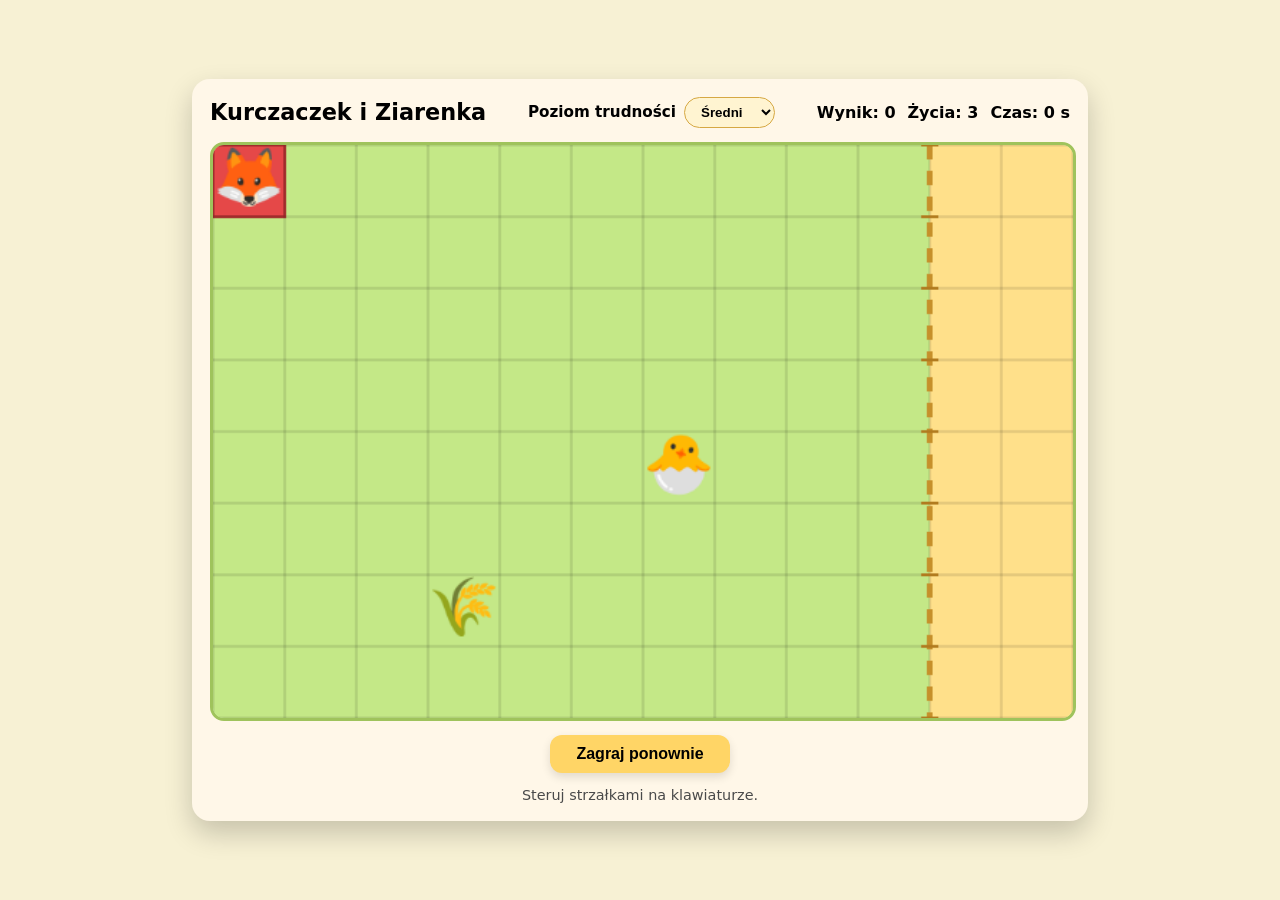
==== czyt_AI_ka/czyt_AI_ka/wwwroot/games/kurczaczek.html @ a972024a "Add configurable den and coop images" ====
<!doctype html>
<html lang="pl">
<head>
    <meta charset="utf-8" />
    <meta name="viewport" content="width=device-width, initial-scale=1" />
    <title>Kurczaczek i Ziarenka</title>
    <style>
        :root {
            color-scheme: light;
            font-family: "Segoe UI", system-ui, sans-serif;
        }

        body {
            margin: 0;
            background: #f7f1d4;
            display: flex;
            align-items: center;
            justify-content: center;
            min-height: 100vh;
        }

        .game-shell {
            width: min(860px, 96vw);
            background: #fff7e8;
            border-radius: 18px;
            box-shadow: 0 12px 28px rgba(0, 0, 0, 0.2);
            padding: 18px;
            display: grid;
            gap: 14px;
        }

        header {
            display: flex;
            flex-wrap: wrap;
            align-items: center;
            justify-content: space-between;
            gap: 12px;
        }

        header h1 {
            font-size: 1.4rem;
            margin: 0;
        }

        .stats {
            display: flex;
            gap: 12px;
            font-weight: 600;
            flex-wrap: wrap;
        }

        .difficulty {
            display: flex;
            align-items: center;
            gap: 8px;
            font-size: 0.95rem;
            font-weight: 600;
        }

        .difficulty select {
            border-radius: 999px;
            border: 1px solid #d6a843;
            padding: 6px 12px;
            background: #fff4d1;
            font-weight: 600;
            cursor: pointer;
        }

        canvas {
            width: 100%;
            height: auto;
            background: #d3f1a6;
            border-radius: 14px;
            border: 3px solid #9fc35c;
        }

        .restart-btn {
            border: none;
            border-radius: 12px;
            padding: 10px;
            background: #ffd566;
            font-size: 1rem;
            font-weight: 600;
            cursor: pointer;
            box-shadow: 0 4px 10px rgba(0, 0, 0, 0.12);
        }

        .restart-btn:active {
            transform: translateY(1px);
        }

        .restart-btn:focus-visible {
            outline: 2px solid #d6a843;
            outline-offset: 2px;
        }

        .restart-btn {
            justify-self: center;
            min-width: 180px;
        }

        .hint {
            font-size: 0.9rem;
            color: #4a4a4a;
            text-align: center;
        }

        .overlay {
            position: fixed;
            inset: 0;
            background: rgba(30, 25, 10, 0.55);
            display: flex;
            align-items: center;
            justify-content: center;
            padding: 20px;
            opacity: 0;
            pointer-events: none;
            transition: opacity 0.2s ease;
            z-index: 10;
        }

        .overlay.visible {
            opacity: 1;
            pointer-events: auto;
        }

        .overlay-card {
            background: #fff7e8;
            border-radius: 18px;
            padding: 24px;
            text-align: center;
            box-shadow: 0 16px 40px rgba(0, 0, 0, 0.3);
            max-width: 420px;
        }

        .overlay-card h2 {
            margin-top: 0;
            margin-bottom: 8px;
            font-size: 1.5rem;
        }

        .overlay-card p {
            margin: 0 0 16px;
            color: #4a4a4a;
        }

        .overlay-card button {
            min-width: 200px;
        }
    </style>
</head>
<body>
    <div class="game-shell">
        <header>
            <h1>Kurczaczek i Ziarenka</h1>
            <label class="difficulty" for="difficulty">
                Poziom trudności
                <select id="difficulty">
                    <option value="easy">Łatwy</option>
                    <option value="medium" selected>Średni</option>
                    <option value="hard">Trudny</option>
                </select>
            </label>
            <div class="stats">
                <span id="score">Wynik: 0</span>
                <span id="lives">Życia: 3</span>
                <span id="time">Czas: 0 s</span>
            </div>
        </header>

        <canvas id="gameCanvas" width="600" height="400" aria-label="Plansza gry"></canvas>

        <button class="restart-btn" type="button" id="restart">Zagraj ponownie</button>
        <div class="hint">Steruj strzałkami na klawiaturze.</div>
    </div>

    <div class="overlay" id="winOverlay" aria-live="polite">
        <div class="overlay-card">
            <h2>Wygrana!</h2>
            <p>Kurczaczek zebrał wszystkie ziarenka. Świetna robota!</p>
            <button class="restart-btn" type="button" id="playAgain">Zagraj ponownie</button>
        </div>
    </div>

    <script>
        const canvas = document.getElementById("gameCanvas");
        const ctx = canvas.getContext("2d");
        const scoreEl = document.getElementById("score");
        const livesEl = document.getElementById("lives");
        const timeEl = document.getElementById("time");
        const restartBtn = document.getElementById("restart");
        const difficultySelect = document.getElementById("difficulty");
        const winOverlay = document.getElementById("winOverlay");
        const playAgainBtn = document.getElementById("playAgain");
        const gridSize = 10;
        const cols = 12;
        const rows = 8;
        const tileSize = canvas.width / cols;
        canvas.height = rows * tileSize;
        const safeZoneColumns = 2;
        const safeZoneStart = cols - safeZoneColumns;
        // Wstaw ścieżki do obrazków PNG (np. "images/games/fox-den.png").
        const foxDenImageSrc = "";
        const coopImageSrc = "";
        const foxDenImage = new Image();
        const coopImage = new Image();
        const difficultyConfig = {
            easy: {
                label: "Łatwy",
                foxSpawnIntervalMs: 30000,
                grainsToWin: 30
            },
            medium: {
                label: "Średni",
                foxSpawnIntervalMs: 20000,
                grainsToWin: 60
            },
            hard: {
                label: "Trudny",
                foxSpawnIntervalMs: 10000,
                grainsToWin: 120
            }
        };
        const difficultySettings = {
            foxSpeedMs: 650,
            foxSpawnIntervalMs: difficultyConfig.medium.foxSpawnIntervalMs,
            foxActiveDurationMs: 10000,
            grainsToWin: difficultyConfig.medium.grainsToWin
        };
        const foxDen = { x: 0, y: 0 };
        const coopZone = { x: safeZoneStart, y: 0, width: safeZoneColumns, height: 2 };

        let chick = { x: 0, y: 0 };
        let grain = { x: 0, y: 0 };
        let fox = { x: 0, y: 0, active: false };
        let score = 0;
        let lives = 3;
        let timeElapsed = 0;
        let isWin = false;
        let timerId;
        let foxSpawnId;
        let foxMoveId;
        let foxLifetimeId;

        if (foxDenImageSrc) {
            foxDenImage.src = foxDenImageSrc;
            foxDenImage.onload = () => drawScene();
        }

        if (coopImageSrc) {
            coopImage.src = coopImageSrc;
            coopImage.onload = () => drawScene();
        }

        function placeGrain() {
            let newX;
            let newY;
            do {
                newX = Math.floor(Math.random() * cols);
                newY = Math.floor(Math.random() * rows);
            } while (
                (newX === chick.x && newY === chick.y) ||
                newX >= safeZoneStart
            );
            grain = { x: newX, y: newY };
        }

        function resetGame() {
            chick = { x: Math.floor(cols / 2), y: Math.floor(rows / 2) };
            score = 0;
            lives = 3;
            timeElapsed = 0;
            isWin = false;
            stopFox();
            placeGrain();
            updateStats();
            hideWinOverlay();
            drawScene();
            clearInterval(timerId);
            timerId = setInterval(() => {
                timeElapsed += 1;
                updateStats();
            }, 1000);
            clearInterval(foxSpawnId);
            foxSpawnId = setInterval(spawnFox, difficultySettings.foxSpawnIntervalMs);
        }

        function updateStats() {
            scoreEl.textContent = `Wynik: ${score}`;
            livesEl.textContent = `Życia: ${lives}`;
            timeEl.textContent = `Czas: ${timeElapsed} s`;
        }

        function drawScene() {
            ctx.clearRect(0, 0, canvas.width, canvas.height);

            ctx.fillStyle = "#c4e887";
            ctx.fillRect(0, 0, canvas.width, canvas.height);

            const safeZoneX = safeZoneStart * tileSize;
            ctx.fillStyle = "#ffe08a";
            ctx.fillRect(safeZoneX, 0, safeZoneColumns * tileSize, canvas.height);

            ctx.fillStyle = "#e54848";
            ctx.fillRect(foxDen.x * tileSize, foxDen.y * tileSize, tileSize, tileSize);
            ctx.strokeStyle = "#b33131";
            ctx.lineWidth = 2;
            ctx.strokeRect(foxDen.x * tileSize, foxDen.y * tileSize, tileSize, tileSize);
            if (foxDenImageSrc && foxDenImage.complete) {
                ctx.drawImage(
                    foxDenImage,
                    foxDen.x * tileSize,
                    foxDen.y * tileSize,
                    tileSize,
                    tileSize
                );
            }

            ctx.strokeStyle = "rgba(0,0,0,0.1)";
            for (let x = 0; x <= cols; x += 1) {
                ctx.beginPath();
                ctx.moveTo(x * tileSize, 0);
                ctx.lineTo(x * tileSize, canvas.height);
                ctx.stroke();
            }
            for (let y = 0; y <= rows; y += 1) {
                ctx.beginPath();
                ctx.moveTo(0, y * tileSize);
                ctx.lineTo(canvas.width, y * tileSize);
                ctx.stroke();
            }

            ctx.save();
            ctx.strokeStyle = "#c6902b";
            ctx.lineWidth = 4;
            ctx.setLineDash([10, 8]);
            ctx.beginPath();
            ctx.moveTo(safeZoneX, 0);
            ctx.lineTo(safeZoneX, canvas.height);
            ctx.stroke();
            ctx.setLineDash([]);
            ctx.lineWidth = 2;
            ctx.strokeStyle = "#b17b1f";
            for (let y = 0; y <= rows; y += 1) {
                const yPos = y * tileSize;
                ctx.beginPath();
                ctx.moveTo(safeZoneX - 6, yPos);
                ctx.lineTo(safeZoneX + 6, yPos);
                ctx.stroke();
            }
            ctx.restore();

            if (coopImageSrc && coopImage.complete) {
                ctx.drawImage(
                    coopImage,
                    coopZone.x * tileSize,
                    coopZone.y * tileSize,
                    coopZone.width * tileSize,
                    coopZone.height * tileSize
                );
            }

            ctx.font = `${tileSize * 0.8}px "Segoe UI Emoji"`;
            ctx.textAlign = "center";
            ctx.textBaseline = "middle";
            ctx.fillText("🐣", (chick.x + 0.5) * tileSize, (chick.y + 0.5) * tileSize);
            ctx.fillText("🌾", (grain.x + 0.5) * tileSize, (grain.y + 0.5) * tileSize);
            if (fox.active || (fox.x === foxDen.x && fox.y === foxDen.y)) {
                ctx.fillText("🦊", (fox.x + 0.5) * tileSize, (fox.y + 0.5) * tileSize);
            }
        }

        function moveChick(dx, dy) {
            if (isWin) {
                return;
            }
            const newX = Math.min(cols - 1, Math.max(0, chick.x + dx));
            const newY = Math.min(rows - 1, Math.max(0, chick.y + dy));
            chick = { x: newX, y: newY };

            if (chick.x === grain.x && chick.y === grain.y) {
                score += 1;
                placeGrain();
                updateStats();
                if (score >= difficultySettings.grainsToWin) {
                    winGame();
                    return;
                }
            }
            if (fox.active && chick.x === fox.x && chick.y === fox.y) {
                handleFoxCatch();
            }
            drawScene();
        }

        function isSafeZoneColumn(x) {
            return x >= safeZoneStart;
        }

        function spawnFox() {
            if (fox.active || isWin) {
                return;
            }
            fox = { x: foxDen.x, y: foxDen.y, active: true };
            drawScene();
            clearInterval(foxMoveId);
            foxMoveId = setInterval(moveFox, difficultySettings.foxSpeedMs);
            clearTimeout(foxLifetimeId);
            foxLifetimeId = setTimeout(() => {
                despawnFox();
            }, difficultySettings.foxActiveDurationMs);
        }

        function despawnFox() {
            fox = { x: foxDen.x, y: foxDen.y, active: false };
            clearInterval(foxMoveId);
            clearTimeout(foxLifetimeId);
            drawScene();
        }

        function stopFox() {
            despawnFox();
            clearInterval(foxSpawnId);
        }

        function handleFoxCatch() {
            lives = Math.max(0, lives - 1);
            chick = { x: Math.floor(cols / 2), y: Math.floor(rows / 2) };
            updateStats();
            despawnFox();
        }

        function moveFox() {
            if (!fox.active || isWin) {
                return;
            }

            const dx = chick.x - fox.x;
            const dy = chick.y - fox.y;
            const stepOptions = [];

            if (dx !== 0) {
                stepOptions.push({
                    x: Math.min(cols - 1, Math.max(0, fox.x + Math.sign(dx))),
                    y: fox.y
                });
            }
            if (dy !== 0) {
                stepOptions.push({
                    x: fox.x,
                    y: Math.min(rows - 1, Math.max(0, fox.y + Math.sign(dy)))
                });
            }

            const nextStep = stepOptions.find((step) => !isSafeZoneColumn(step.x));
            if (nextStep) {
                fox = { ...fox, x: nextStep.x, y: nextStep.y };
            }

            if (fox.active && chick.x === fox.x && chick.y === fox.y) {
                handleFoxCatch();
            } else {
                drawScene();
            }
        }

        function handleDirection(direction) {
            switch (direction) {
                case "up":
                    moveChick(0, -1);
                    break;
                case "down":
                    moveChick(0, 1);
                    break;
                case "left":
                    moveChick(-1, 0);
                    break;
                case "right":
                    moveChick(1, 0);
                    break;
                default:
                    break;
            }
        }

        window.addEventListener("keydown", (event) => {
            if (["ArrowUp", "ArrowDown", "ArrowLeft", "ArrowRight"].includes(event.key)) {
                event.preventDefault();
            }

            if (event.key === "ArrowUp") {
                handleDirection("up");
            } else if (event.key === "ArrowDown") {
                handleDirection("down");
            } else if (event.key === "ArrowLeft") {
                handleDirection("left");
            } else if (event.key === "ArrowRight") {
                handleDirection("right");
            }
        });

        restartBtn.addEventListener("click", () => {
            resetGame();
        });

        playAgainBtn.addEventListener("click", () => {
            resetGame();
        });

        difficultySelect.addEventListener("change", (event) => {
            applyDifficulty(event.target.value);
        });

        function applyDifficulty(level) {
            const setting = difficultyConfig[level] ?? difficultyConfig.medium;
            difficultySettings.foxSpawnIntervalMs = setting.foxSpawnIntervalMs;
            difficultySettings.grainsToWin = setting.grainsToWin;
            resetGame();
        }

        function winGame() {
            isWin = true;
            stopFox();
            clearInterval(timerId);
            showWinOverlay();
            drawScene();
        }

        function showWinOverlay() {
            winOverlay.classList.add("visible");
        }

        function hideWinOverlay() {
            winOverlay.classList.remove("visible");
        }

        resetGame();
    </script>
</body>
</html>
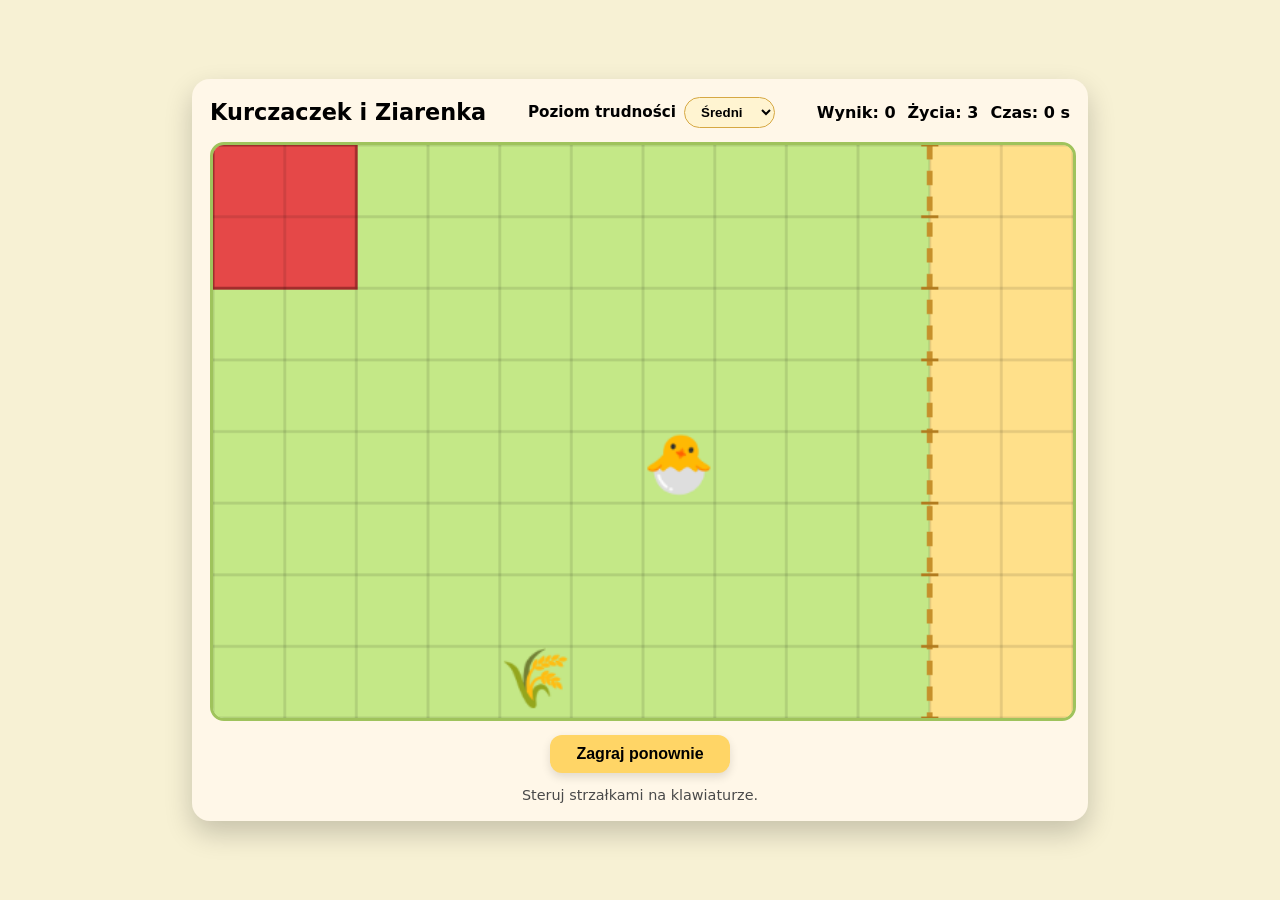
==== commit 261d33a0: "Update fox den behavior and assets" ====
--- a/czyt_AI_ka/czyt_AI_ka/wwwroot/games/kurczaczek.html
+++ b/czyt_AI_ka/czyt_AI_ka/wwwroot/games/kurczaczek.html
@@ -199,9 +199,8 @@
         canvas.height = rows * tileSize;
         const safeZoneColumns = 2;
         const safeZoneStart = cols - safeZoneColumns;
-        // Wstaw ścieżki do obrazków PNG (np. "images/games/fox-den.png").
-        const foxDenImageSrc = "";
-        const coopImageSrc = "";
+        const foxDenImageSrc = "images/games/fox-den.png";
+        const coopImageSrc = "images/games/coop.png";
         const foxDenImage = new Image();
         const coopImage = new Image();
         const difficultyConfig = {
@@ -227,12 +226,12 @@
             foxActiveDurationMs: 10000,
             grainsToWin: difficultyConfig.medium.grainsToWin
         };
-        const foxDen = { x: 0, y: 0 };
+        const foxDen = { x: 0, y: 0, width: 2, height: 2 };
         const coopZone = { x: safeZoneStart, y: 0, width: safeZoneColumns, height: 2 };
 
         let chick = { x: 0, y: 0 };
         let grain = { x: 0, y: 0 };
-        let fox = { x: 0, y: 0, active: false };
+        let fox = { x: 0, y: 0, active: false, returning: false };
         let score = 0;
         let lives = 3;
         let timeElapsed = 0;
@@ -302,17 +301,27 @@
             ctx.fillRect(safeZoneX, 0, safeZoneColumns * tileSize, canvas.height);
 
             ctx.fillStyle = "#e54848";
-            ctx.fillRect(foxDen.x * tileSize, foxDen.y * tileSize, tileSize, tileSize);
+            ctx.fillRect(
+                foxDen.x * tileSize,
+                foxDen.y * tileSize,
+                foxDen.width * tileSize,
+                foxDen.height * tileSize
+            );
             ctx.strokeStyle = "#b33131";
             ctx.lineWidth = 2;
-            ctx.strokeRect(foxDen.x * tileSize, foxDen.y * tileSize, tileSize, tileSize);
+            ctx.strokeRect(
+                foxDen.x * tileSize,
+                foxDen.y * tileSize,
+                foxDen.width * tileSize,
+                foxDen.height * tileSize
+            );
             if (foxDenImageSrc && foxDenImage.complete) {
                 ctx.drawImage(
                     foxDenImage,
                     foxDen.x * tileSize,
                     foxDen.y * tileSize,
-                    tileSize,
-                    tileSize
+                    foxDen.width * tileSize,
+                    foxDen.height * tileSize
                 );
             }
 
@@ -365,7 +374,7 @@
             ctx.textBaseline = "middle";
             ctx.fillText("🐣", (chick.x + 0.5) * tileSize, (chick.y + 0.5) * tileSize);
             ctx.fillText("🌾", (grain.x + 0.5) * tileSize, (grain.y + 0.5) * tileSize);
-            if (fox.active || (fox.x === foxDen.x && fox.y === foxDen.y)) {
+            if (fox.active) {
                 ctx.fillText("🦊", (fox.x + 0.5) * tileSize, (fox.y + 0.5) * tileSize);
             }
         }
@@ -401,26 +410,36 @@
             if (fox.active || isWin) {
                 return;
             }
-            fox = { x: foxDen.x, y: foxDen.y, active: true };
+            fox = { x: foxDen.x, y: foxDen.y, active: true, returning: false };
             drawScene();
             clearInterval(foxMoveId);
             foxMoveId = setInterval(moveFox, difficultySettings.foxSpeedMs);
             clearTimeout(foxLifetimeId);
             foxLifetimeId = setTimeout(() => {
-                despawnFox();
+                startReturnToDen();
             }, difficultySettings.foxActiveDurationMs);
         }
 
+        function startReturnToDen() {
+            if (!fox.active) {
+                return;
+            }
+            fox = { ...fox, returning: true };
+        }
+
         function despawnFox() {
-            fox = { x: foxDen.x, y: foxDen.y, active: false };
+            fox = { x: foxDen.x, y: foxDen.y, active: false, returning: false };
             clearInterval(foxMoveId);
             clearTimeout(foxLifetimeId);
             drawScene();
         }
 
         function stopFox() {
-            despawnFox();
+            fox = { x: foxDen.x, y: foxDen.y, active: false, returning: false };
+            clearInterval(foxMoveId);
+            clearTimeout(foxLifetimeId);
             clearInterval(foxSpawnId);
+            drawScene();
         }
 
         function handleFoxCatch() {
@@ -435,26 +454,71 @@
                 return;
             }
 
-            const dx = chick.x - fox.x;
-            const dy = chick.y - fox.y;
-            const stepOptions = [];
-
-            if (dx !== 0) {
-                stepOptions.push({
-                    x: Math.min(cols - 1, Math.max(0, fox.x + Math.sign(dx))),
-                    y: fox.y
-                });
-            }
-            if (dy !== 0) {
-                stepOptions.push({
-                    x: fox.x,
-                    y: Math.min(rows - 1, Math.max(0, fox.y + Math.sign(dy)))
-                });
-            }
-
-            const nextStep = stepOptions.find((step) => !isSafeZoneColumn(step.x));
-            if (nextStep) {
-                fox = { ...fox, x: nextStep.x, y: nextStep.y };
+            if (fox.returning) {
+                const targetX = Math.min(
+                    foxDen.x + foxDen.width - 1,
+                    Math.max(foxDen.x, fox.x)
+                );
+                const targetY = Math.min(
+                    foxDen.y + foxDen.height - 1,
+                    Math.max(foxDen.y, fox.y)
+                );
+                const dx = targetX - fox.x;
+                const dy = targetY - fox.y;
+                const stepOptions = [];
+
+                if (dx !== 0) {
+                    stepOptions.push({
+                        x: Math.min(cols - 1, Math.max(0, fox.x + Math.sign(dx))),
+                        y: fox.y
+                    });
+                }
+                if (dy !== 0) {
+                    stepOptions.push({
+                        x: fox.x,
+                        y: Math.min(rows - 1, Math.max(0, fox.y + Math.sign(dy)))
+                    });
+                }
+
+                const nextStep = stepOptions[0];
+                if (nextStep) {
+                    fox = { ...fox, x: nextStep.x, y: nextStep.y };
+                }
+
+                if (
+                    fox.x >= foxDen.x &&
+                    fox.x < foxDen.x + foxDen.width &&
+                    fox.y >= foxDen.y &&
+                    fox.y < foxDen.y + foxDen.height
+                ) {
+                    fox = { x: foxDen.x, y: foxDen.y, active: false, returning: false };
+                    clearInterval(foxMoveId);
+                    clearTimeout(foxLifetimeId);
+                    drawScene();
+                    return;
+                }
+            } else {
+                const dx = chick.x - fox.x;
+                const dy = chick.y - fox.y;
+                const stepOptions = [];
+
+                if (dx !== 0) {
+                    stepOptions.push({
+                        x: Math.min(cols - 1, Math.max(0, fox.x + Math.sign(dx))),
+                        y: fox.y
+                    });
+                }
+                if (dy !== 0) {
+                    stepOptions.push({
+                        x: fox.x,
+                        y: Math.min(rows - 1, Math.max(0, fox.y + Math.sign(dy)))
+                    });
+                }
+
+                const nextStep = stepOptions.find((step) => !isSafeZoneColumn(step.x));
+                if (nextStep) {
+                    fox = { ...fox, x: nextStep.x, y: nextStep.y };
+                }
             }
 
             if (fox.active && chick.x === fox.x && chick.y === fox.y) {
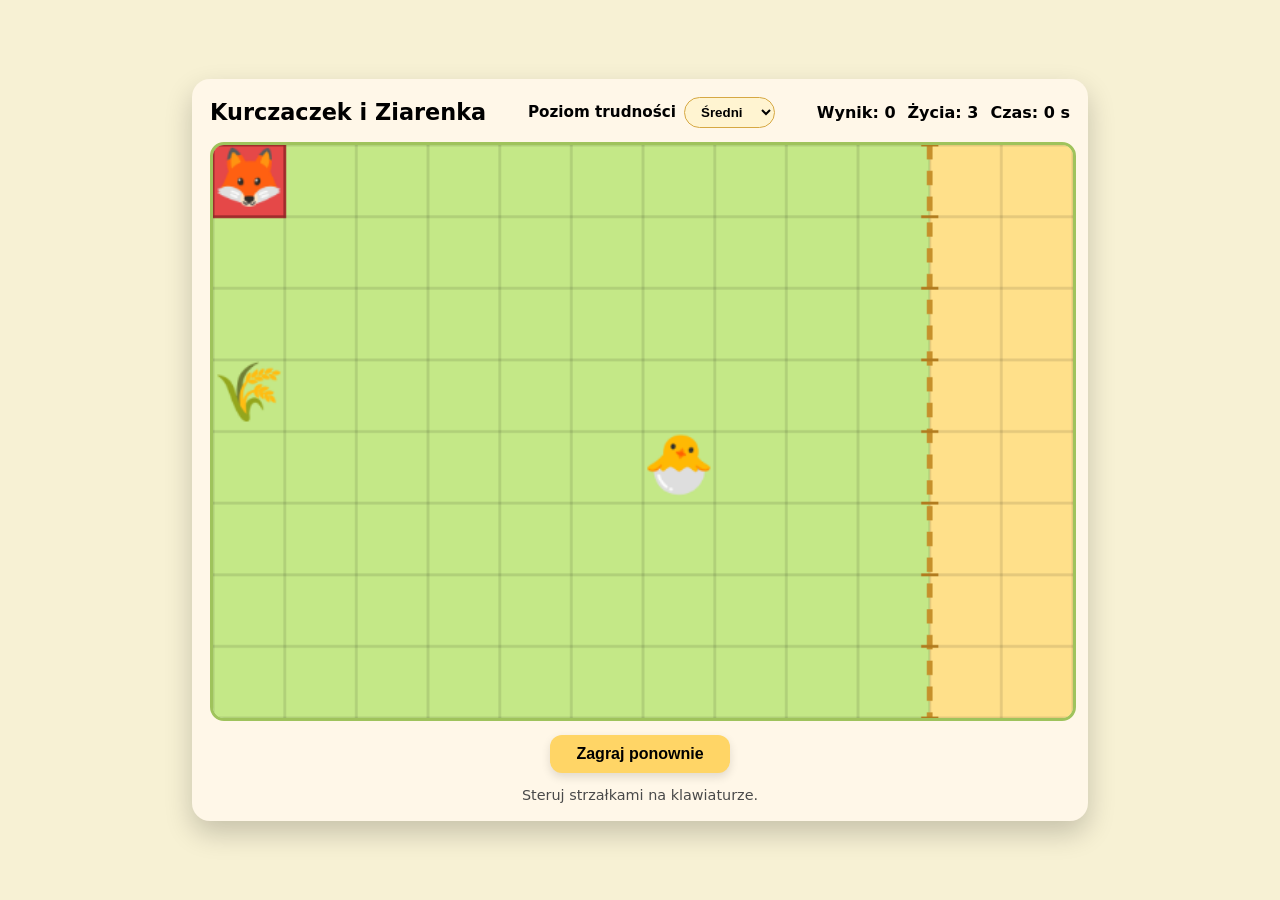
==== commit 6c3f2609: "small changes" ====
--- a/czyt_AI_ka/czyt_AI_ka/wwwroot/games/kurczaczek.html
+++ b/czyt_AI_ka/czyt_AI_ka/wwwroot/games/kurczaczek.html
@@ -199,25 +199,26 @@
         canvas.height = rows * tileSize;
         const safeZoneColumns = 2;
         const safeZoneStart = cols - safeZoneColumns;
-        const foxDenImageSrc = "images/games/fox-den.png";
-        const coopImageSrc = "images/games/coop.png";
+        // Wstaw ścieżki do obrazków PNG (np. "images/games/fox-den.png").
+        const foxDenImageSrc = "";
+        const coopImageSrc = "";
         const foxDenImage = new Image();
         const coopImage = new Image();
         const difficultyConfig = {
             easy: {
                 label: "Łatwy",
                 foxSpawnIntervalMs: 30000,
-                grainsToWin: 30
+                grainsToWin: 10
             },
             medium: {
                 label: "Średni",
                 foxSpawnIntervalMs: 20000,
-                grainsToWin: 60
+                grainsToWin: 20
             },
             hard: {
                 label: "Trudny",
                 foxSpawnIntervalMs: 10000,
-                grainsToWin: 120
+                grainsToWin: 30
             }
         };
         const difficultySettings = {
@@ -226,12 +227,12 @@
             foxActiveDurationMs: 10000,
             grainsToWin: difficultyConfig.medium.grainsToWin
         };
-        const foxDen = { x: 0, y: 0, width: 2, height: 2 };
+        const foxDen = { x: 0, y: 0 };
         const coopZone = { x: safeZoneStart, y: 0, width: safeZoneColumns, height: 2 };
 
         let chick = { x: 0, y: 0 };
         let grain = { x: 0, y: 0 };
-        let fox = { x: 0, y: 0, active: false, returning: false };
+        let fox = { x: 0, y: 0, active: false };
         let score = 0;
         let lives = 3;
         let timeElapsed = 0;
@@ -301,27 +302,17 @@
             ctx.fillRect(safeZoneX, 0, safeZoneColumns * tileSize, canvas.height);
 
             ctx.fillStyle = "#e54848";
-            ctx.fillRect(
-                foxDen.x * tileSize,
-                foxDen.y * tileSize,
-                foxDen.width * tileSize,
-                foxDen.height * tileSize
-            );
+            ctx.fillRect(foxDen.x * tileSize, foxDen.y * tileSize, tileSize, tileSize);
             ctx.strokeStyle = "#b33131";
             ctx.lineWidth = 2;
-            ctx.strokeRect(
-                foxDen.x * tileSize,
-                foxDen.y * tileSize,
-                foxDen.width * tileSize,
-                foxDen.height * tileSize
-            );
+            ctx.strokeRect(foxDen.x * tileSize, foxDen.y * tileSize, tileSize, tileSize);
             if (foxDenImageSrc && foxDenImage.complete) {
                 ctx.drawImage(
                     foxDenImage,
                     foxDen.x * tileSize,
                     foxDen.y * tileSize,
-                    foxDen.width * tileSize,
-                    foxDen.height * tileSize
+                    tileSize,
+                    tileSize
                 );
             }
 
@@ -374,7 +365,7 @@
             ctx.textBaseline = "middle";
             ctx.fillText("🐣", (chick.x + 0.5) * tileSize, (chick.y + 0.5) * tileSize);
             ctx.fillText("🌾", (grain.x + 0.5) * tileSize, (grain.y + 0.5) * tileSize);
-            if (fox.active) {
+            if (fox.active || (fox.x === foxDen.x && fox.y === foxDen.y)) {
                 ctx.fillText("🦊", (fox.x + 0.5) * tileSize, (fox.y + 0.5) * tileSize);
             }
         }
@@ -410,36 +401,26 @@
             if (fox.active || isWin) {
                 return;
             }
-            fox = { x: foxDen.x, y: foxDen.y, active: true, returning: false };
+            fox = { x: foxDen.x, y: foxDen.y, active: true };
             drawScene();
             clearInterval(foxMoveId);
             foxMoveId = setInterval(moveFox, difficultySettings.foxSpeedMs);
             clearTimeout(foxLifetimeId);
             foxLifetimeId = setTimeout(() => {
-                startReturnToDen();
+                despawnFox();
             }, difficultySettings.foxActiveDurationMs);
         }
 
-        function startReturnToDen() {
-            if (!fox.active) {
-                return;
-            }
-            fox = { ...fox, returning: true };
-        }
-
         function despawnFox() {
-            fox = { x: foxDen.x, y: foxDen.y, active: false, returning: false };
+            fox = { x: foxDen.x, y: foxDen.y, active: false };
             clearInterval(foxMoveId);
             clearTimeout(foxLifetimeId);
             drawScene();
         }
 
         function stopFox() {
-            fox = { x: foxDen.x, y: foxDen.y, active: false, returning: false };
-            clearInterval(foxMoveId);
-            clearTimeout(foxLifetimeId);
+            despawnFox();
             clearInterval(foxSpawnId);
-            drawScene();
         }
 
         function handleFoxCatch() {
@@ -454,71 +435,26 @@
                 return;
             }
 
-            if (fox.returning) {
-                const targetX = Math.min(
-                    foxDen.x + foxDen.width - 1,
-                    Math.max(foxDen.x, fox.x)
-                );
-                const targetY = Math.min(
-                    foxDen.y + foxDen.height - 1,
-                    Math.max(foxDen.y, fox.y)
-                );
-                const dx = targetX - fox.x;
-                const dy = targetY - fox.y;
-                const stepOptions = [];
-
-                if (dx !== 0) {
-                    stepOptions.push({
-                        x: Math.min(cols - 1, Math.max(0, fox.x + Math.sign(dx))),
-                        y: fox.y
-                    });
-                }
-                if (dy !== 0) {
-                    stepOptions.push({
-                        x: fox.x,
-                        y: Math.min(rows - 1, Math.max(0, fox.y + Math.sign(dy)))
-                    });
-                }
-
-                const nextStep = stepOptions[0];
-                if (nextStep) {
-                    fox = { ...fox, x: nextStep.x, y: nextStep.y };
-                }
-
-                if (
-                    fox.x >= foxDen.x &&
-                    fox.x < foxDen.x + foxDen.width &&
-                    fox.y >= foxDen.y &&
-                    fox.y < foxDen.y + foxDen.height
-                ) {
-                    fox = { x: foxDen.x, y: foxDen.y, active: false, returning: false };
-                    clearInterval(foxMoveId);
-                    clearTimeout(foxLifetimeId);
-                    drawScene();
-                    return;
-                }
-            } else {
-                const dx = chick.x - fox.x;
-                const dy = chick.y - fox.y;
-                const stepOptions = [];
-
-                if (dx !== 0) {
-                    stepOptions.push({
-                        x: Math.min(cols - 1, Math.max(0, fox.x + Math.sign(dx))),
-                        y: fox.y
-                    });
-                }
-                if (dy !== 0) {
-                    stepOptions.push({
-                        x: fox.x,
-                        y: Math.min(rows - 1, Math.max(0, fox.y + Math.sign(dy)))
-                    });
-                }
-
-                const nextStep = stepOptions.find((step) => !isSafeZoneColumn(step.x));
-                if (nextStep) {
-                    fox = { ...fox, x: nextStep.x, y: nextStep.y };
-                }
+            const dx = chick.x - fox.x;
+            const dy = chick.y - fox.y;
+            const stepOptions = [];
+
+            if (dx !== 0) {
+                stepOptions.push({
+                    x: Math.min(cols - 1, Math.max(0, fox.x + Math.sign(dx))),
+                    y: fox.y
+                });
+            }
+            if (dy !== 0) {
+                stepOptions.push({
+                    x: fox.x,
+                    y: Math.min(rows - 1, Math.max(0, fox.y + Math.sign(dy)))
+                });
+            }
+
+            const nextStep = stepOptions.find((step) => !isSafeZoneColumn(step.x));
+            if (nextStep) {
+                fox = { ...fox, x: nextStep.x, y: nextStep.y };
             }
 
             if (fox.active && chick.x === fox.x && chick.y === fox.y) {
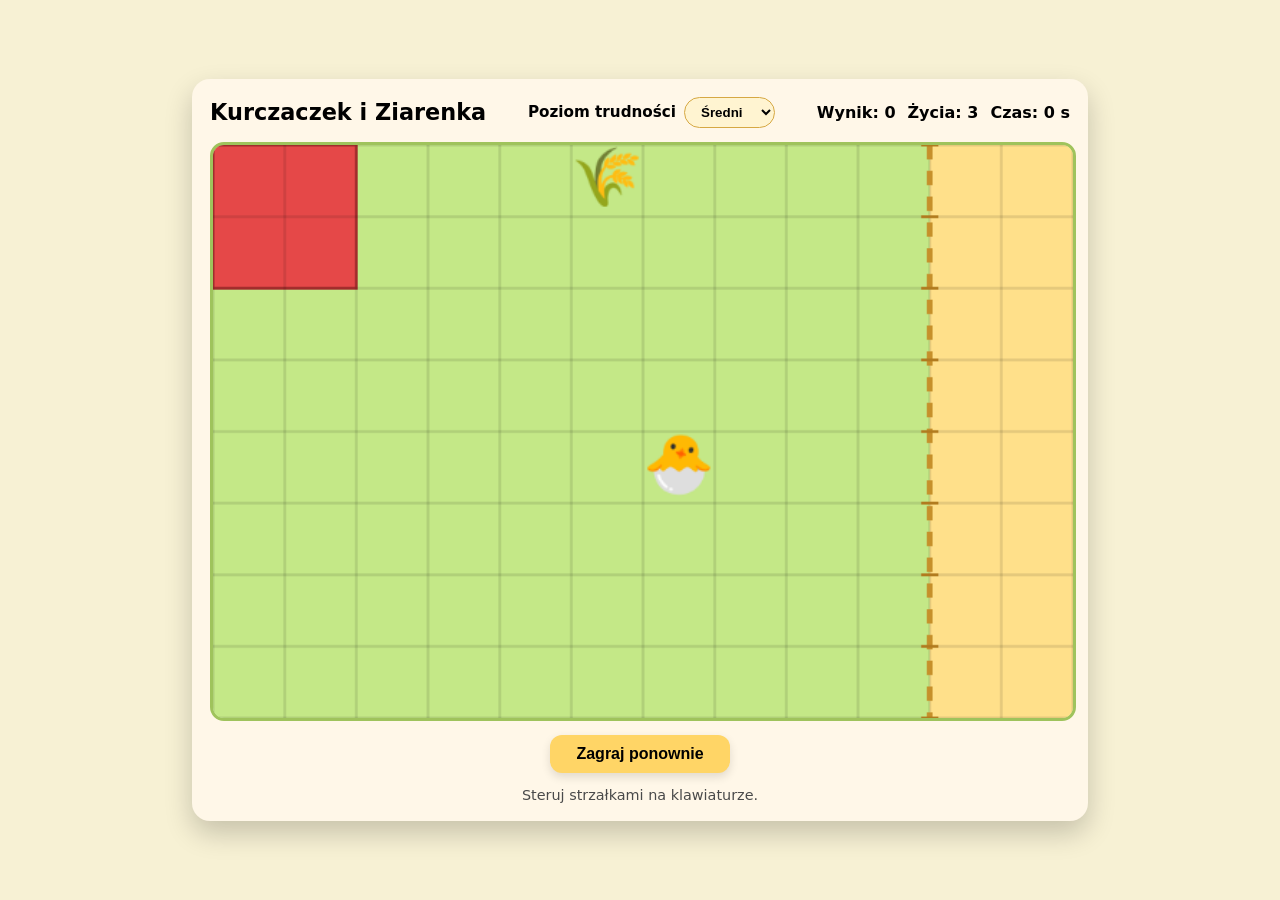
==== commit d9963490: "Merge branch 'main' of https://github.com/broleks/czyt_AI_ka" ====
--- a/czyt_AI_ka/czyt_AI_ka/wwwroot/games/kurczaczek.html
+++ b/czyt_AI_ka/czyt_AI_ka/wwwroot/games/kurczaczek.html
@@ -199,9 +199,8 @@
         canvas.height = rows * tileSize;
         const safeZoneColumns = 2;
         const safeZoneStart = cols - safeZoneColumns;
-        // Wstaw ścieżki do obrazków PNG (np. "images/games/fox-den.png").
-        const foxDenImageSrc = "";
-        const coopImageSrc = "";
+        const foxDenImageSrc = "images/games/fox-den.png";
+        const coopImageSrc = "images/games/coop.png";
         const foxDenImage = new Image();
         const coopImage = new Image();
         const difficultyConfig = {
@@ -227,12 +226,12 @@
             foxActiveDurationMs: 10000,
             grainsToWin: difficultyConfig.medium.grainsToWin
         };
-        const foxDen = { x: 0, y: 0 };
+        const foxDen = { x: 0, y: 0, width: 2, height: 2 };
         const coopZone = { x: safeZoneStart, y: 0, width: safeZoneColumns, height: 2 };
 
         let chick = { x: 0, y: 0 };
         let grain = { x: 0, y: 0 };
-        let fox = { x: 0, y: 0, active: false };
+        let fox = { x: 0, y: 0, active: false, returning: false };
         let score = 0;
         let lives = 3;
         let timeElapsed = 0;
@@ -302,17 +301,27 @@
             ctx.fillRect(safeZoneX, 0, safeZoneColumns * tileSize, canvas.height);
 
             ctx.fillStyle = "#e54848";
-            ctx.fillRect(foxDen.x * tileSize, foxDen.y * tileSize, tileSize, tileSize);
+            ctx.fillRect(
+                foxDen.x * tileSize,
+                foxDen.y * tileSize,
+                foxDen.width * tileSize,
+                foxDen.height * tileSize
+            );
             ctx.strokeStyle = "#b33131";
             ctx.lineWidth = 2;
-            ctx.strokeRect(foxDen.x * tileSize, foxDen.y * tileSize, tileSize, tileSize);
+            ctx.strokeRect(
+                foxDen.x * tileSize,
+                foxDen.y * tileSize,
+                foxDen.width * tileSize,
+                foxDen.height * tileSize
+            );
             if (foxDenImageSrc && foxDenImage.complete) {
                 ctx.drawImage(
                     foxDenImage,
                     foxDen.x * tileSize,
                     foxDen.y * tileSize,
-                    tileSize,
-                    tileSize
+                    foxDen.width * tileSize,
+                    foxDen.height * tileSize
                 );
             }
 
@@ -365,7 +374,7 @@
             ctx.textBaseline = "middle";
             ctx.fillText("🐣", (chick.x + 0.5) * tileSize, (chick.y + 0.5) * tileSize);
             ctx.fillText("🌾", (grain.x + 0.5) * tileSize, (grain.y + 0.5) * tileSize);
-            if (fox.active || (fox.x === foxDen.x && fox.y === foxDen.y)) {
+            if (fox.active) {
                 ctx.fillText("🦊", (fox.x + 0.5) * tileSize, (fox.y + 0.5) * tileSize);
             }
         }
@@ -401,26 +410,36 @@
             if (fox.active || isWin) {
                 return;
             }
-            fox = { x: foxDen.x, y: foxDen.y, active: true };
+            fox = { x: foxDen.x, y: foxDen.y, active: true, returning: false };
             drawScene();
             clearInterval(foxMoveId);
             foxMoveId = setInterval(moveFox, difficultySettings.foxSpeedMs);
             clearTimeout(foxLifetimeId);
             foxLifetimeId = setTimeout(() => {
-                despawnFox();
+                startReturnToDen();
             }, difficultySettings.foxActiveDurationMs);
         }
 
+        function startReturnToDen() {
+            if (!fox.active) {
+                return;
+            }
+            fox = { ...fox, returning: true };
+        }
+
         function despawnFox() {
-            fox = { x: foxDen.x, y: foxDen.y, active: false };
+            fox = { x: foxDen.x, y: foxDen.y, active: false, returning: false };
             clearInterval(foxMoveId);
             clearTimeout(foxLifetimeId);
             drawScene();
         }
 
         function stopFox() {
-            despawnFox();
+            fox = { x: foxDen.x, y: foxDen.y, active: false, returning: false };
+            clearInterval(foxMoveId);
+            clearTimeout(foxLifetimeId);
             clearInterval(foxSpawnId);
+            drawScene();
         }
 
         function handleFoxCatch() {
@@ -435,26 +454,71 @@
                 return;
             }
 
-            const dx = chick.x - fox.x;
-            const dy = chick.y - fox.y;
-            const stepOptions = [];
-
-            if (dx !== 0) {
-                stepOptions.push({
-                    x: Math.min(cols - 1, Math.max(0, fox.x + Math.sign(dx))),
-                    y: fox.y
-                });
-            }
-            if (dy !== 0) {
-                stepOptions.push({
-                    x: fox.x,
-                    y: Math.min(rows - 1, Math.max(0, fox.y + Math.sign(dy)))
-                });
-            }
-
-            const nextStep = stepOptions.find((step) => !isSafeZoneColumn(step.x));
-            if (nextStep) {
-                fox = { ...fox, x: nextStep.x, y: nextStep.y };
+            if (fox.returning) {
+                const targetX = Math.min(
+                    foxDen.x + foxDen.width - 1,
+                    Math.max(foxDen.x, fox.x)
+                );
+                const targetY = Math.min(
+                    foxDen.y + foxDen.height - 1,
+                    Math.max(foxDen.y, fox.y)
+                );
+                const dx = targetX - fox.x;
+                const dy = targetY - fox.y;
+                const stepOptions = [];
+
+                if (dx !== 0) {
+                    stepOptions.push({
+                        x: Math.min(cols - 1, Math.max(0, fox.x + Math.sign(dx))),
+                        y: fox.y
+                    });
+                }
+                if (dy !== 0) {
+                    stepOptions.push({
+                        x: fox.x,
+                        y: Math.min(rows - 1, Math.max(0, fox.y + Math.sign(dy)))
+                    });
+                }
+
+                const nextStep = stepOptions[0];
+                if (nextStep) {
+                    fox = { ...fox, x: nextStep.x, y: nextStep.y };
+                }
+
+                if (
+                    fox.x >= foxDen.x &&
+                    fox.x < foxDen.x + foxDen.width &&
+                    fox.y >= foxDen.y &&
+                    fox.y < foxDen.y + foxDen.height
+                ) {
+                    fox = { x: foxDen.x, y: foxDen.y, active: false, returning: false };
+                    clearInterval(foxMoveId);
+                    clearTimeout(foxLifetimeId);
+                    drawScene();
+                    return;
+                }
+            } else {
+                const dx = chick.x - fox.x;
+                const dy = chick.y - fox.y;
+                const stepOptions = [];
+
+                if (dx !== 0) {
+                    stepOptions.push({
+                        x: Math.min(cols - 1, Math.max(0, fox.x + Math.sign(dx))),
+                        y: fox.y
+                    });
+                }
+                if (dy !== 0) {
+                    stepOptions.push({
+                        x: fox.x,
+                        y: Math.min(rows - 1, Math.max(0, fox.y + Math.sign(dy)))
+                    });
+                }
+
+                const nextStep = stepOptions.find((step) => !isSafeZoneColumn(step.x));
+                if (nextStep) {
+                    fox = { ...fox, x: nextStep.x, y: nextStep.y };
+                }
             }
 
             if (fox.active && chick.x === fox.x && chick.y === fox.y) {
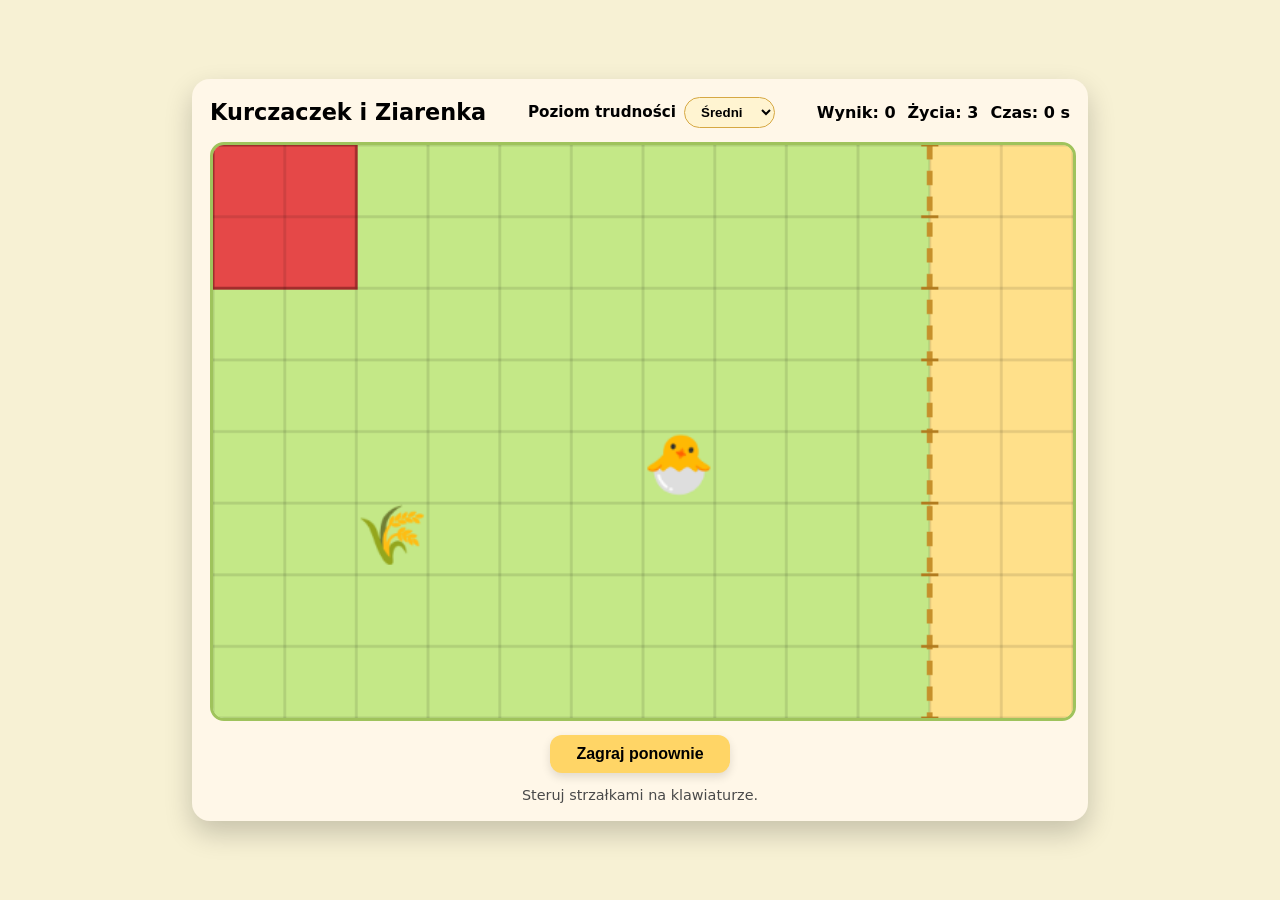
==== commit 5f9ab8e7: "Fix kurczaczek image drawing" ====
--- a/czyt_AI_ka/czyt_AI_ka/wwwroot/games/kurczaczek.html
+++ b/czyt_AI_ka/czyt_AI_ka/wwwroot/games/kurczaczek.html
@@ -203,21 +203,23 @@
         const coopImageSrc = "images/games/coop.png";
         const foxDenImage = new Image();
         const coopImage = new Image();
+        let foxDenImageReady = false;
+        let coopImageReady = false;
         const difficultyConfig = {
             easy: {
                 label: "Łatwy",
                 foxSpawnIntervalMs: 30000,
-                grainsToWin: 10
+                grainsToWin: 30
             },
             medium: {
                 label: "Średni",
                 foxSpawnIntervalMs: 20000,
-                grainsToWin: 20
+                grainsToWin: 60
             },
             hard: {
                 label: "Trudny",
                 foxSpawnIntervalMs: 10000,
-                grainsToWin: 30
+                grainsToWin: 120
             }
         };
         const difficultySettings = {
@@ -243,12 +245,24 @@
 
         if (foxDenImageSrc) {
             foxDenImage.src = foxDenImageSrc;
-            foxDenImage.onload = () => drawScene();
+            foxDenImage.onload = () => {
+                foxDenImageReady = foxDenImage.naturalWidth > 0;
+                drawScene();
+            };
+            foxDenImage.onerror = () => {
+                foxDenImageReady = false;
+            };
         }
 
         if (coopImageSrc) {
             coopImage.src = coopImageSrc;
-            coopImage.onload = () => drawScene();
+            coopImage.onload = () => {
+                coopImageReady = coopImage.naturalWidth > 0;
+                drawScene();
+            };
+            coopImage.onerror = () => {
+                coopImageReady = false;
+            };
         }
 
         function placeGrain() {
@@ -315,7 +329,7 @@
                 foxDen.width * tileSize,
                 foxDen.height * tileSize
             );
-            if (foxDenImageSrc && foxDenImage.complete) {
+            if (foxDenImageSrc && foxDenImageReady) {
                 ctx.drawImage(
                     foxDenImage,
                     foxDen.x * tileSize,
@@ -359,7 +373,7 @@
             }
             ctx.restore();
 
-            if (coopImageSrc && coopImage.complete) {
+            if (coopImageSrc && coopImageReady) {
                 ctx.drawImage(
                     coopImage,
                     coopZone.x * tileSize,
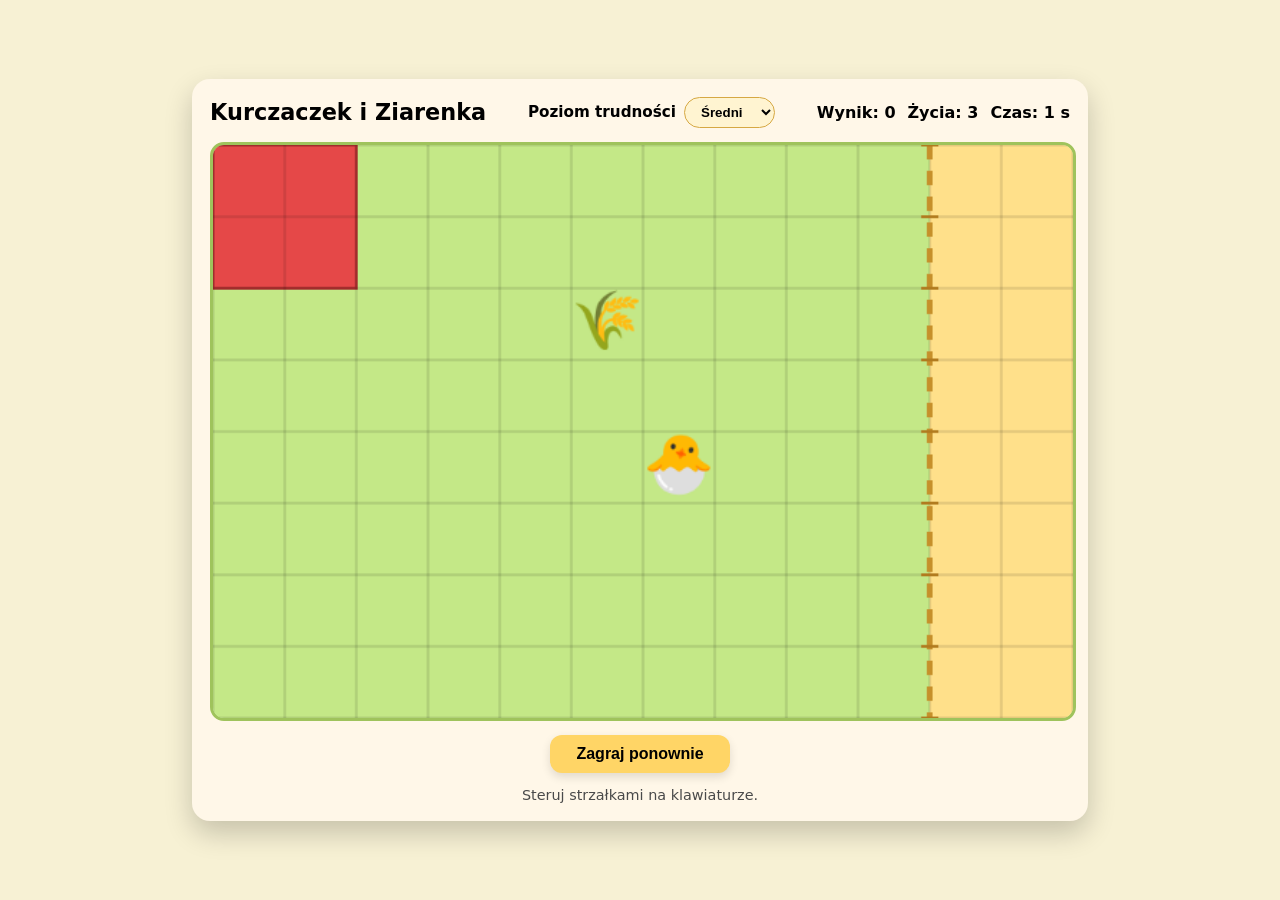
==== commit 0d45c4be: "Merge branch 'main' of https://github.com/broleks/czyt_AI_ka" ====
--- a/czyt_AI_ka/czyt_AI_ka/wwwroot/games/kurczaczek.html
+++ b/czyt_AI_ka/czyt_AI_ka/wwwroot/games/kurczaczek.html
@@ -209,17 +209,17 @@
             easy: {
                 label: "Łatwy",
                 foxSpawnIntervalMs: 30000,
-                grainsToWin: 30
+                grainsToWin: 10
             },
             medium: {
                 label: "Średni",
                 foxSpawnIntervalMs: 20000,
-                grainsToWin: 60
+                grainsToWin: 20
             },
             hard: {
                 label: "Trudny",
                 foxSpawnIntervalMs: 10000,
-                grainsToWin: 120
+                grainsToWin: 30
             }
         };
         const difficultySettings = {
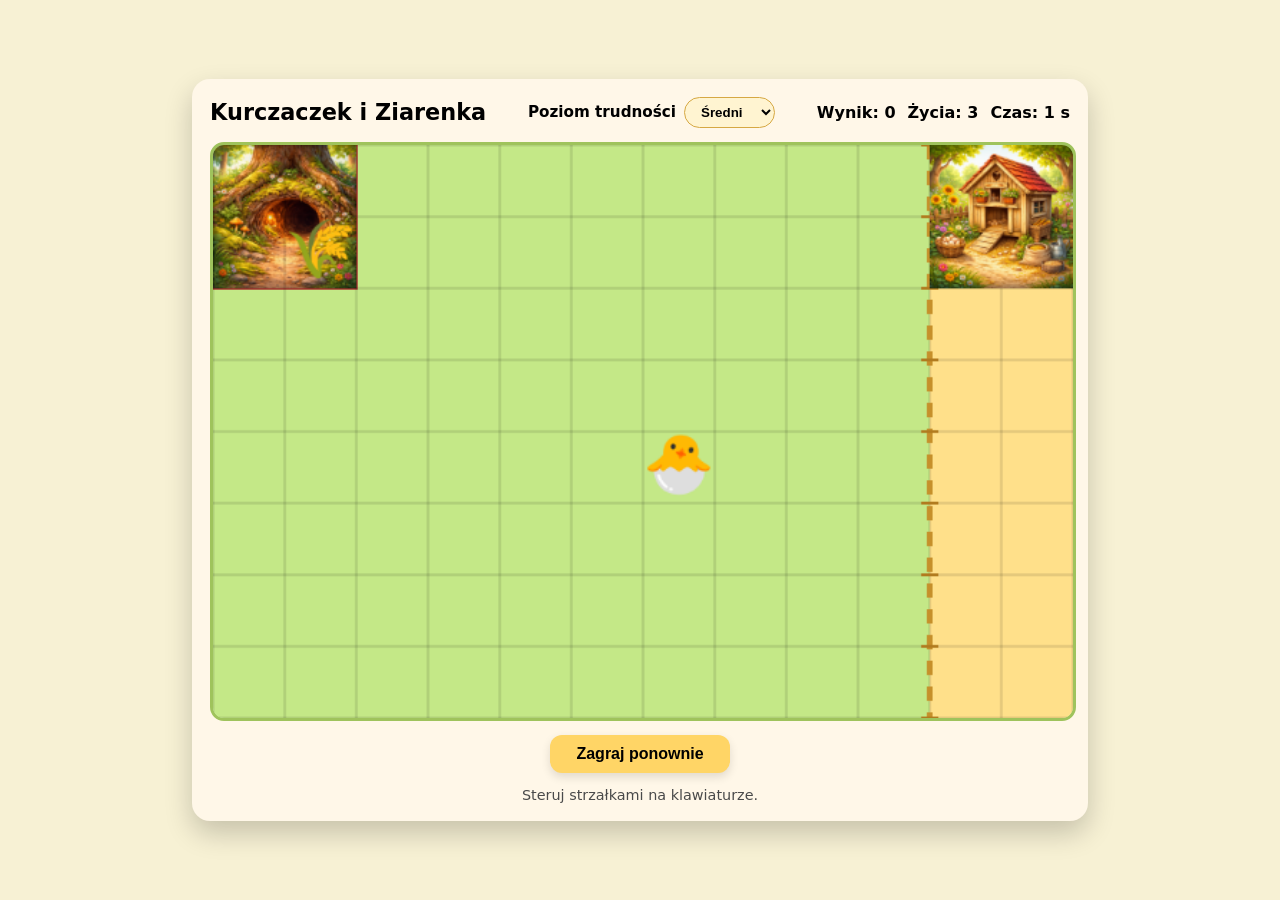
==== commit 11595457: "Fix game image paths for coop and fox den" ====
--- a/czyt_AI_ka/czyt_AI_ka/wwwroot/games/kurczaczek.html
+++ b/czyt_AI_ka/czyt_AI_ka/wwwroot/games/kurczaczek.html
@@ -199,8 +199,8 @@
         canvas.height = rows * tileSize;
         const safeZoneColumns = 2;
         const safeZoneStart = cols - safeZoneColumns;
-        const foxDenImageSrc = "images/games/fox-den.png";
-        const coopImageSrc = "images/games/coop.png";
+        const foxDenImageSrc = "../images/games/fox-den.png";
+        const coopImageSrc = "../images/games/coop.png";
         const foxDenImage = new Image();
         const coopImage = new Image();
         let foxDenImageReady = false;
@@ -209,17 +209,17 @@
             easy: {
                 label: "Łatwy",
                 foxSpawnIntervalMs: 30000,
-                grainsToWin: 10
+                grainsToWin: 30
             },
             medium: {
                 label: "Średni",
                 foxSpawnIntervalMs: 20000,
-                grainsToWin: 20
+                grainsToWin: 60
             },
             hard: {
                 label: "Trudny",
                 foxSpawnIntervalMs: 10000,
-                grainsToWin: 30
+                grainsToWin: 120
             }
         };
         const difficultySettings = {
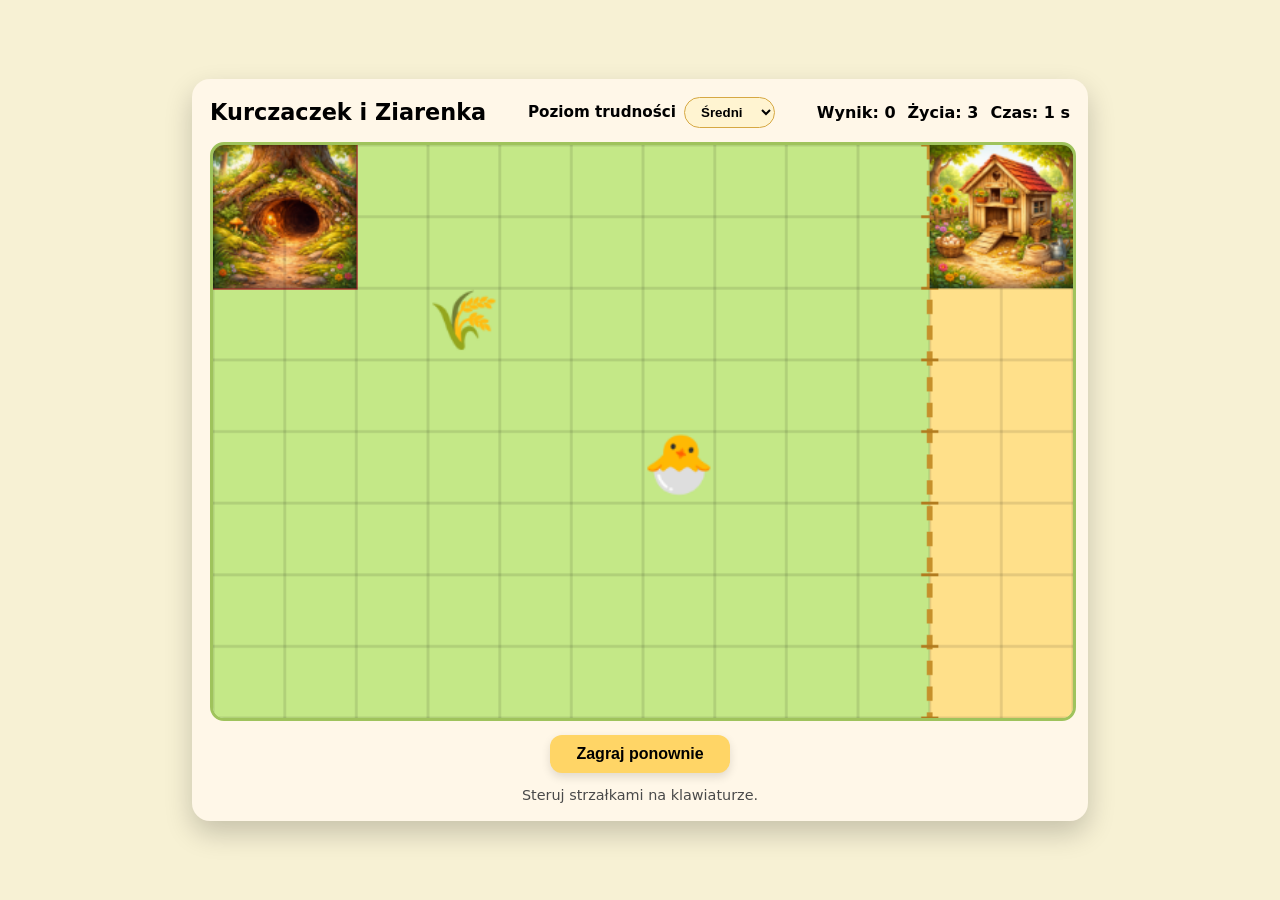
==== commit 111dc037: "Merge branch 'main' of https://github.com/broleks/czyt_AI_ka" ====
--- a/czyt_AI_ka/czyt_AI_ka/wwwroot/games/kurczaczek.html
+++ b/czyt_AI_ka/czyt_AI_ka/wwwroot/games/kurczaczek.html
@@ -209,17 +209,17 @@
             easy: {
                 label: "Łatwy",
                 foxSpawnIntervalMs: 30000,
-                grainsToWin: 30
+                grainsToWin: 10
             },
             medium: {
                 label: "Średni",
                 foxSpawnIntervalMs: 20000,
-                grainsToWin: 60
+                grainsToWin: 20
             },
             hard: {
                 label: "Trudny",
                 foxSpawnIntervalMs: 10000,
-                grainsToWin: 120
+                grainsToWin: 30
             }
         };
         const difficultySettings = {
